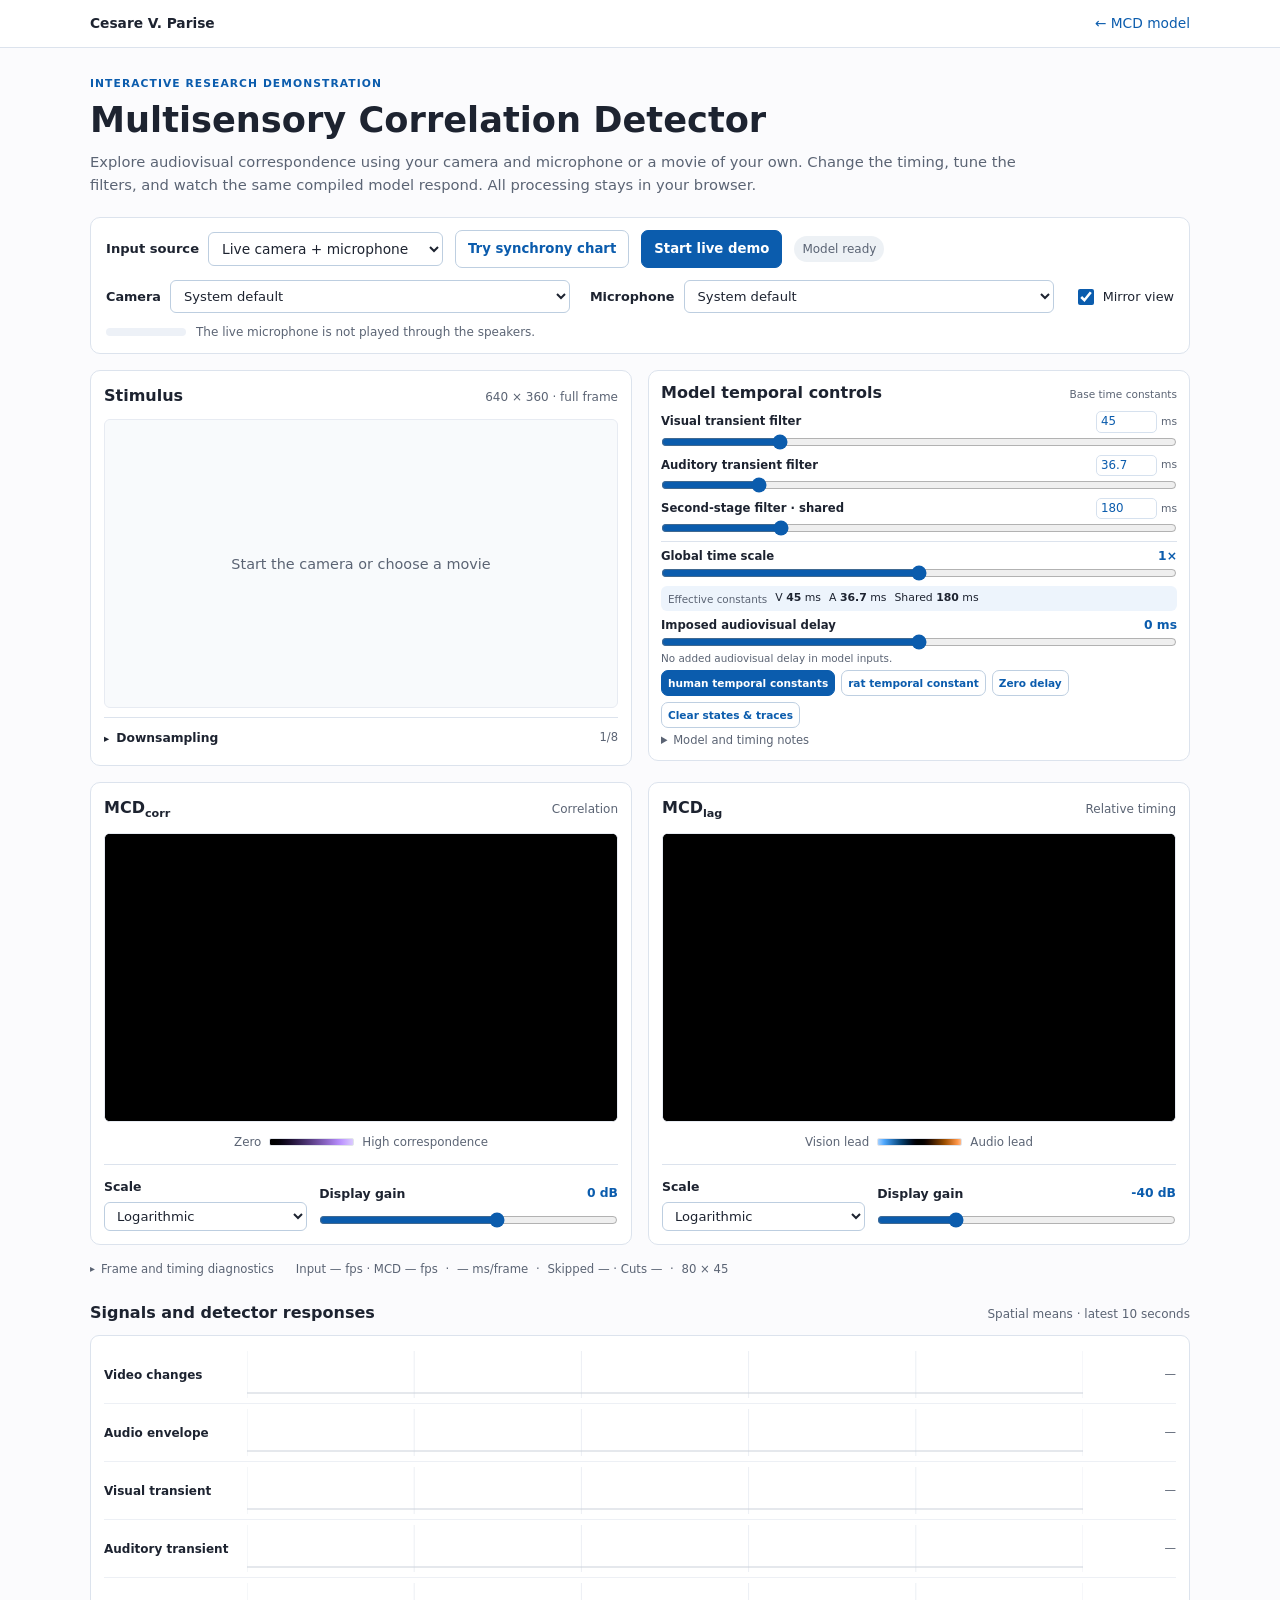
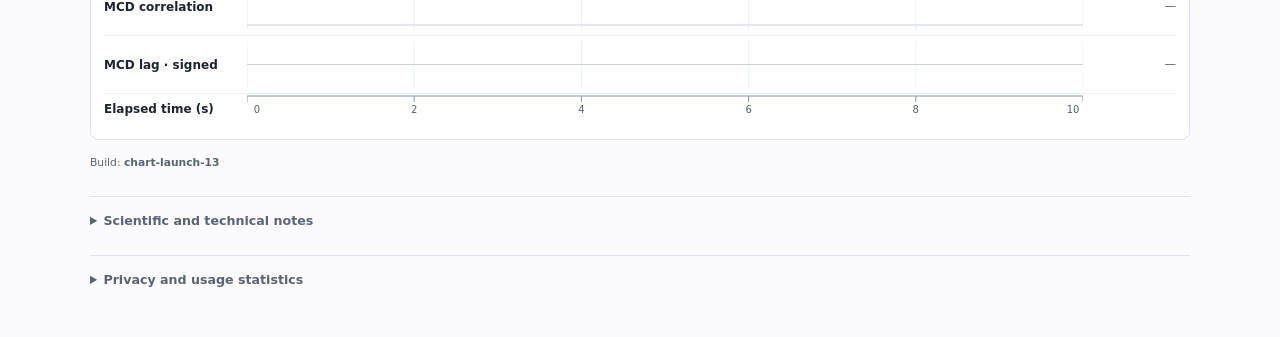
==== mcd-live/index.html @ 115b672d "Publish live MCD demo and audiovisual synchrony chart" ====
<!doctype html>
<html lang="en">
<head>
<meta charset="utf-8">
<meta name="viewport" content="width=device-width, initial-scale=1">
<title>Interactive MCD · Cesare V. Parise</title>
<link rel="icon" href="../favicon.ico">
<link rel="stylesheet" href="mcd-live.css?v=chart-launch-13">
</head>
<body>
<header class="site-header"><nav aria-label="Website"><a class="brand" href="../index.html#home">Cesare V. Parise</a><a href="../index.html#model">← MCD model</a></nav></header>
<main>
  <div class="page-heading"><p class="eyebrow">Interactive research demonstration</p><h1>Multisensory Correlation Detector</h1><p class="intro">Explore audiovisual correspondence using your camera and microphone or a movie of your own. Change the timing, tune the filters, and watch the same compiled model respond. All processing stays in your browser.</p></div>

  <section class="source-toolbar" aria-label="Input source and playback">
    <div class="source-main">
      <div class="input-choice"><label for="inputMode">Input source</label><select id="inputMode"><option value="live">Live camera + microphone</option><option value="movie">Movie with embedded audio</option></select></div>
      <button id="loadSynchronyChart" type="button" disabled title="Load the 20-second audiovisual synchrony chart; then press Start movie.">Try synchrony chart</button>
      <button id="toggleRun" class="primary" type="button" disabled aria-pressed="false">Start live demo</button>
      <span id="status" class="status" role="status" aria-live="polite">Loading model…</span>
    </div>
    <div id="liveControls" class="source-options">
      <div class="field"><label for="videoDevice">Camera</label><select id="videoDevice"><option value="">System default</option></select></div>
      <div class="field"><label for="audioDevice">Microphone</label><select id="audioDevice"><option value="">System default</option></select></div>
      <label class="check camera-mirror" id="mirrorLabel"><input id="mirror" type="checkbox" checked> Mirror view</label>
    </div>
    <div id="movieControls" class="source-options movie-options" hidden>
      <div class="field file-field"><label for="movieFile">Choose a local movie</label><input id="movieFile" type="file" accept="video/*,.mp4,.m4v,.mov,.webm"><span id="movieInfo" class="small">The file is not uploaded. Embedded audio is mixed to mono for the model.</span></div>
      <label class="check"><input id="loopMovie" type="checkbox" checked> Loop continuously</label>
      <label class="check"><input id="hearMovie" type="checkbox" checked> Hear movie audio</label>
    </div>
    <div class="audio-diagnostics"><div class="meter" role="meter" aria-label="Audio input level" aria-valuemin="0" aria-valuemax="100" aria-valuenow="0" id="audioMeter"><span id="audioBar"></span></div><span id="audioStatus" class="small" role="status">The live microphone is not played through the speakers.</span><span id="moviePosition" class="small"></span></div>
  </section>



  <div class="demo-grid" aria-label="Input, model parameters and output maps">
    <article class="panel input-panel">
      <div class="panel-heading"><h2>Stimulus</h2><span id="sourceSize" class="small">Full frame</span></div>
      <div class="stage source-stage" id="sourceStage">
        <video id="sourceVideo" playsinline muted preload="auto" aria-label="Video input"></video>
        <canvas id="playbackCanvas" hidden aria-label="Movie picture with the imposed audiovisual delay"></canvas>
        <canvas id="stillCanvas" hidden aria-hidden="true"></canvas>
        <div id="sourceHint" class="stage-hint">Start the camera or choose a movie</div>
      </div>
      <div id="movieTransport" class="movie-transport" hidden aria-label="Movie playback position">
        <div class="movie-controls-row">
          <button id="pauseMovie" type="button" disabled>Pause</button>
          <input id="movieSeek" type="range" min="0" max="1" step="0.01" value="0" disabled aria-label="Movie position" aria-valuetext="No movie loaded">
          <output id="movieSeekTime" for="movieSeek" aria-label="Current movie time and duration">0:00.0 / 0:00.0</output>
        </div>
      </div>
      <details id="downsamplingDetails" class="downsampling-details">
        <summary id="downsamplingSummary"><span>Downsampling</span><span id="downsamplingValue" class="downsampling-value">1/8</span></summary>
        <div id="downsamplingOptions" class="downsampling-options">
          <div class="source-video-controls" role="group" aria-label="Video processing controls">
            <div class="source-downsampling">
              <select id="downsample" aria-label="Downsampling factor" aria-describedby="geometryReadout">
                <option value="1">1× · no downsampling</option>
                <option value="2">1/2</option>
                <option value="4">1/4</option>
                <option value="8" selected>1/8 · recommended</option>
                <option value="16">1/16</option>
                <option value="32">1/32</option>
              </select>
            </div>
            <div id="movieCutControls" class="source-cut-control" hidden>
              <button id="suppressCuts" class="cut-toggle" type="button"
                      aria-label="Suppress video cuts" aria-pressed="true"
                      title="Suppress editing and loop-boundary cuts while preserving auditory filter states.">
                Suppress cuts: <span id="cutToggleState">On</span>
              </button>
            </div>
          </div>
          <p id="geometryReadout" class="source-processing-readout small">Full frame · original aspect ratio</p>
          <p id="resolutionWarning" class="source-processing-readout small warning" hidden></p>
        </div>
      </details>
    </article>

    <section class="panel model-panel" aria-labelledby="modelHeading">
      <div class="panel-heading"><h2 id="modelHeading">Model temporal controls</h2><span class="small">Base time constants</span></div>
      <div class="control"><div class="label-row"><label for="tauV">Visual transient filter</label><div class="number-unit"><input id="tauVNumber" type="number" min="1" max="200" step="0.1" value="45" aria-label="Visual time constant in milliseconds"><span>ms</span></div></div><input id="tauV" type="range" min="1" max="200" step="0.1" value="45"><div class="endpoints"><span>1 ms</span><span>200 ms</span></div></div>
      <div class="control"><div class="label-row"><label for="tauA">Auditory transient filter</label><div class="number-unit"><input id="tauANumber" type="number" min="1" max="200" step="0.1" value="36.7" aria-label="Auditory time constant in milliseconds"><span>ms</span></div></div><input id="tauA" type="range" min="1" max="200" step="0.1" value="36.7"><div class="endpoints"><span>1 ms</span><span>200 ms</span></div></div>
      <div class="control"><div class="label-row"><label for="tauLate">Second-stage filter · shared</label><div class="number-unit"><input id="tauLateNumber" type="number" min="1" max="800" step="1" value="180" aria-label="Shared second-stage time constant in milliseconds"><span>ms</span></div></div><input id="tauLate" type="range" min="1" max="800" step="1" value="180"><div class="endpoints"><span>1 ms</span><span>800 ms</span></div></div>
      <div class="control divided"><div class="label-row"><label for="timeScale">Global time scale</label><output id="readScale" for="timeScale">1×</output></div><input id="timeScale" type="range" min="-2" max="2" step="0.02" value="0"><div class="endpoints"><span>0.25× · faster</span><span>4× · slower</span></div></div>
      <div class="effective"><span>Effective constants</span><strong>V <b id="effectiveV">45</b> ms</strong><strong>A <b id="effectiveA">36.7</b> ms</strong><strong>Shared <b id="effectiveLate">180</b> ms</strong></div>
      <div class="control delay-control"><div class="label-row"><label for="avDelay">Imposed audiovisual delay</label><output id="readDelay" for="avDelay">0 ms</output></div><input id="avDelay" type="range" min="-600" max="600" step="10" value="0"><div class="endpoints"><span>−600 ms · vision leads</span><span>+600 ms · audio leads</span></div><p id="delayExplanation" class="small">No additional offset between the model inputs.</p></div>
      <div class="button-row" role="group" aria-label="Temporal presets and model reset">
        <button id="resetTuning" class="temporal-preset" type="button" aria-pressed="true" title="Visual 45 ms, auditory 36.7 ms, shared second stage 180 ms; global scale 1×.">human temporal constants</button>
        <button id="ratTuning" class="temporal-preset" type="button" aria-pressed="false" title="Visual 10 ms, auditory 10 ms, shared second stage 138 ms; global scale 1×.">rat temporal constant</button>
        <button id="zeroDelay" type="button">Zero delay</button><button id="resetState" type="button">Clear states &amp; traces</button>
      </div>
      <details class="model-note-details"><summary>Model and timing notes</summary><p class="small">In movie mode the slider changes both playback and model inputs: negative delays the sound, positive delays the picture. In live mode it changes the model inputs only; the microphone is not played through the speakers. Model states normally persist across movie loops; optional cut suppression re-establishes only visual states at cuts. Changing model/input settings restarts processing; display gains do not.</p></details>
      <p id="samplingWarning" class="small warning" hidden></p>
    </section>

    <article class="panel corr-panel">
      <div class="panel-heading"><h2>MCD<sub>corr</sub></h2><span class="small">Correlation</span></div>
      <div class="stage output-stage"><canvas id="correlationCanvas" aria-label="Correlation map: black at zero, increasing violet with activity"></canvas></div>
      <div class="legend"><span>Zero</span><span class="colour-bar correlation-bar" aria-hidden="true"></span><span>High correspondence</span></div>
      <div class="map-controls" role="group" aria-label="Correlation display settings">
        <div class="map-scale-field">
          <label for="scaleCorr">Scale</label>
          <select id="scaleCorr" aria-label="Correlation display scale"><option value="db" selected>Logarithmic</option><option value="linear">Linear</option></select>
        </div>
        <div class="map-gain-field">
          <div class="label-row"><label for="gainCorr">Display gain</label><output id="gainCorrValue" for="gainCorr">0 dB</output></div>
          <input id="gainCorr" type="range" min="-60" max="40" step="1" value="0" aria-label="Correlation display gain">
        </div>
      </div>
    </article>
    <article class="panel lag-panel">
      <div class="panel-heading"><h2>MCD<sub>lag</sub></h2><span class="small">Relative timing</span></div>
      <div class="stage output-stage"><canvas id="lagCanvas" aria-label="Signed lag map: blue vision leads, black zero, orange audio leads"></canvas></div>
      <div class="legend"><span>Vision lead</span><span class="colour-bar lag-bar" aria-hidden="true"></span><span>Audio lead</span></div>
      <div class="map-controls" role="group" aria-label="Lag display settings">
        <div class="map-scale-field">
          <label for="scaleLag">Scale</label>
          <select id="scaleLag" aria-label="Lag display scale"><option value="db" selected>Logarithmic</option><option value="linear">Linear</option></select>
        </div>
        <div class="map-gain-field">
          <div class="label-row"><label for="gainLag">Display gain</label><output id="gainLagValue" for="gainLag">-40 dB</output></div>
          <input id="gainLag" type="range" min="-60" max="20" step="1" value="-40" aria-label="Lag display gain">
        </div>
      </div>
    </article>
  </div>

  <details class="performance-detail">
    <summary class="performance-summary">
      <span class="performance-heading">Frame and timing diagnostics</span>
      <span class="performance-strip" id="performance" aria-live="off">
        <span id="fpsReadout">Input — fps · MCD — fps</span>
        <span id="computeReadout">— ms/frame</span>
        <span id="skipReadout">Skipped — · Cuts —</span>
        <span id="resolution" aria-label="Processing resolution">— × —</span>
      </span>
    </summary>
    <p id="performanceDetail" class="small">Counters appear after starting. Browser counters cannot reveal losses inside camera hardware or its driver.</p>
    <p id="cutStatus" class="small" role="status">No cuts detected in this run.</p>
  </details>

  <section class="traces-section" aria-labelledby="tracesHeading"><div class="section-heading"><h2 id="tracesHeading">Signals and detector responses</h2><span class="small">Spatial means · latest 10 seconds</span></div><div class="trace-list">
    <div class="trace-row"><span class="trace-label">Video changes</span><canvas id="trace0" aria-label="Visual change over time"></canvas><output id="traceValue0">—</output></div>
    <div class="trace-row"><span class="trace-label">Audio envelope</span><canvas id="trace1" aria-label="Mono auditory RMS envelope"></canvas><output id="traceValue1">—</output></div>
    <div class="trace-row"><span class="trace-label">Visual transient</span><canvas id="trace2" aria-label="Spatial mean visual transient"></canvas><output id="traceValue2">—</output></div>
    <div class="trace-row"><span class="trace-label">Auditory transient</span><canvas id="trace3" aria-label="Auditory transient"></canvas><output id="traceValue3">—</output></div>
    <div class="trace-row"><span class="trace-label">MCD correlation</span><canvas id="trace4" aria-label="Spatial mean correlation response"></canvas><output id="traceValue4">—</output></div>
    <div class="trace-row"><span class="trace-label">MCD lag · signed</span><canvas id="trace5" aria-label="Spatial mean signed lag response"></canvas><output id="traceValue5">—</output></div>
    <div class="trace-row axis-row"><span class="trace-label">Elapsed time (s)</span><canvas id="timeAxis" aria-label="Elapsed time in seconds"></canvas><span></span></div>
  </div></section>

  <p class="build-label">Build: <strong>chart-launch-13</strong></p>
  <details class="technical-notes"><summary>Scientific and technical notes</summary><div>
    <p>The numerical engine is compiled C running as WebAssembly (SIMD where supported), implementing the continuous-time biphasic filters, unsigned transient energy, delayed multiplicative interactions, and correlation/lag outputs from the supplied <code>MCDq.m</code>. The default human temporal constants are 45 ms (visual), 36.7 ms (auditory), and 180 ms for both second-stage filters. The rat preset uses 10 ms (visual), 10 ms (auditory), and 138 ms for both second-stage filters. Each preset restores global scaling to 1× and clears filter states and traces without changing the imposed audiovisual delay or display settings.</p>
    <p>For negative imposed delays the auditory input is delayed; for positive delays the visual input is delayed. Brief signal histories implement this experimental manipulation. Video delays use available frame timestamps, so a 10 ms slider step does not imply 10 ms video resolution. Live camera/microphone acquisition offsets are not calibrated. Recorded-file timing uses the movie timestamps and a decoded mono envelope. Movie playback uses the same relative offset: a causal audio delay for negative settings and buffered video frames for positive settings. Device output latency is not calibrated.</p>
    <p>When editing-cut suppression is enabled, automatically detected scene cuts and movie loop boundaries re-establish the visual baseline while retaining auditory filter states. Disabling it preserves all states. Manual seeking starts a new analysis segment and clears both sensory histories; ordinary detected cuts reset only the visual pathway. Automatic cut detection is heuristic and uses a fixed balanced sensitivity. The bipolar lag map represents signed detector output, not an estimated delay in milliseconds. Logarithmic display is <code>20 log10(1 + magnitude/reference)</code>, a soft-log visual convention, not sound pressure level. Output colour and gain affect display only.</p>
    <p>Linear filter cascades are advanced analytically for the actual sample interval; Gauss–Legendre quadrature integrates the nonlinear transient drive into the second-stage filters. Captured frames are processed in order. If processing falls substantially behind or input is interrupted, both pathways are explicitly re-primed at the current sample rather than pretending that missing frames were observed. Such resynchronisations are counted in the timing diagnostics and leave gaps in the traces. Detected editing cuts still re-establish only the visual baseline.</p>
    <p>Very short effective constants cannot recover temporal detail absent from the camera frames. Increase spatial downsampling if the processing counters show skipped updates. This interactive demonstration is not a calibrated psychophysical experiment.</p>
    <p><a href="https://elifesciences.org/articles/106122" target="_blank" rel="noopener noreferrer">Population-model paper</a> · <a href="reference/MCDq.m">MATLAB reference</a> · <a href="README_DEVELOPER.md">Implementation notes</a></p>
  </div></details>
  <details class="technical-notes"><summary>Privacy and usage statistics</summary><div>
    <p>Your webcam images, microphone audio and movie files are processed on your device. They are not uploaded.</p>
    <p>On the published site, Cloudflare Web Analytics records page traffic. When enabled, a separate counter records whether this page successfully ran the model, which input modes were used, and whether it completed 30 seconds of active, visible processing. It uses a temporary random page token, not a name or a persistent visitor identifier. No recordings, filenames, model values or device labels are sent.</p>
    <p>Local previews are excluded. The usage counter does not use cookies or browser storage and does not write IP addresses or browser identifiers to its database. Cloudflare still handles ordinary network metadata to deliver these services. Reloading the page starts a new session; these counts do not identify unique people.</p>
  </div></details>
</main>
<noscript><p>This interactive demo requires JavaScript and WebAssembly.</p></noscript>
<script type="module" src="mcd-live.js?v=chart-launch-13"></script>
</body>
</html>
---- mcd-live/mcd-live.css ----
:root{--ink:#1d2330;--muted:#5b6474;--accent:#0b5cad;--bg:#fbfbfd;--line:#dce3ed;--soft:#edf4fc;--source-ratio:16/9;--map-ratio:16/9}
*{box-sizing:border-box}body{margin:0;background:var(--bg);color:var(--ink);font:15px/1.55 system-ui,-apple-system,"Segoe UI",sans-serif}a{color:var(--accent);text-underline-offset:3px}button,input,select{font:inherit}button,select,input[type=range]{cursor:pointer}button{border:1px solid #becfe1;border-radius:7px;background:#fff;color:var(--accent);padding:8px 12px;font-size:.83rem;font-weight:600}button:hover{background:var(--soft)}button:disabled{cursor:default;opacity:.5}button.primary{background:var(--accent);border-color:var(--accent);color:white}button[data-running=true]{background:#fff;color:#a43131;border-color:#c37c7c}button:focus-visible,a:focus-visible,summary:focus-visible,input:focus-visible,select:focus-visible{outline:3px solid #8db9e7;outline-offset:3px}input[type=range]{width:100%;display:block;accent-color:var(--accent);margin:4px 0 0}input[type=checkbox]{accent-color:var(--accent);width:16px;height:16px;flex:0 0 16px}select{border:1px solid #bdcee0;background:white;border-radius:6px;color:var(--ink);padding:7px 9px;max-width:100%;min-width:0}input[type=file]{font-size:.83rem;max-width:100%;min-width:0}input[type=file]::file-selector-button{border:1px solid #bdcee0;background:#fff;border-radius:6px;color:var(--accent);padding:7px 9px;cursor:pointer;margin-right:10px}input[type=number]{width:70px;min-width:0;border:1px solid #d6e1ee;padding:3px 5px;border-radius:5px;color:var(--accent);font-variant-numeric:tabular-nums;font-size:.8rem}
[hidden]{display:none!important}.site-header{background:white;border-bottom:1px solid var(--line)}.site-header nav{max-width:1140px;margin:auto;padding:13px 20px;display:flex;justify-content:space-between;gap:12px}.site-header a{text-decoration:none;font-size:.86rem}.site-header .brand{color:var(--ink);font-weight:700}main{max-width:1140px;margin:auto;padding:28px 20px 48px}.eyebrow{font-size:.67rem;font-weight:700;letter-spacing:.1em;text-transform:uppercase;color:var(--accent);margin:0 0 6px}h1{font-size:clamp(1.6rem,3.5vw,2.2rem);line-height:1.2;margin:0 0 10px}h2{font-size:1rem;margin:0}h3{font-size:.9rem;margin:0 0 12px}p{margin:0 0 10px}.intro{color:var(--muted);max-width:100ch;font-size:.92rem}.small{font-size:.75rem;color:var(--muted);line-height:1.5}.warning{color:#965023}.source-toolbar{border:1px solid var(--line);border-radius:10px;background:#fff;padding:12px 15px;margin:20px 0 16px}.source-main{display:flex;align-items:center;gap:12px;flex-wrap:wrap}.input-choice{display:flex;align-items:center;gap:9px}.input-choice label{font-size:.82rem;font-weight:600}.source-main select{font-size:.86rem}.status{font-size:.75rem;padding:4px 8px;border-radius:20px;background:#edf1f5;color:var(--muted)}.status[data-kind=live]{background:#e6f4eb;color:#276f49}.status[data-kind=error]{background:#fdecec;color:#9e3636}.status[data-kind=warning]{background:#fff3df;color:#8d5824}.source-options{display:flex;gap:12px 20px;align-items:center;flex-wrap:wrap;margin-top:12px}.field{display:flex;align-items:center;gap:9px;flex:1 1 300px;min-width:0}.field label{font-size:.8rem;font-weight:600;flex-shrink:0}.field select{flex:1;width:0;font-size:.82rem}.file-field{flex-wrap:wrap;flex-basis:390px}.file-field .small{flex-basis:100%}.check{display:flex;gap:6px;align-items:center;font-size:.8rem;line-height:1.4;margin:8px 0;font-weight:400}.movie-options .check{margin:4px 0}.audio-diagnostics{display:flex;align-items:center;gap:10px;margin-top:10px;flex-wrap:wrap}.meter{height:8px;width:80px;flex:0 0 80px;border-radius:5px;background:#edf1f7;overflow:hidden}.meter span{height:100%;display:block;background:#4489bd;width:0;transition:width .1s}#audioStatus[data-warning=true]{color:#965023}#moviePosition{margin-left:auto;font-variant-numeric:tabular-nums}
.demo-grid{display:grid;grid-template-columns:repeat(2,minmax(0,1fr));grid-template-areas:"input model" "corr lag";gap:16px;align-items:stretch}.panel{background:#fff;border:1px solid var(--line);border-radius:10px;padding:13px;min-width:0;overflow:hidden}.input-panel{grid-area:input}.model-panel{grid-area:model}.corr-panel{grid-area:corr}.lag-panel{grid-area:lag}.panel-heading{display:flex;align-items:baseline;justify-content:space-between;gap:8px;margin-bottom:10px;flex-wrap:wrap}.panel-heading sub{font-size:.7em}.stage{position:relative;width:100%;overflow:hidden;border-radius:6px;border:1px solid #e7ebf2;background:#fff}.source-stage{aspect-ratio:var(--source-ratio);max-height:570px;background:#f8fafc}.output-stage{aspect-ratio:var(--map-ratio);max-height:570px;background:#000}.stage video,.stage canvas{display:block;width:100%;height:100%;object-fit:contain}#sourceVideo,#stillCanvas{position:absolute;inset:0}.stage-hint{position:absolute;inset:0;display:grid;place-items:center;text-align:center;padding:20px;color:var(--muted);font-size:.9rem}.caption{font-size:.75rem;line-height:1.5;color:var(--muted);margin:10px 0 0}.legend{display:flex;align-items:center;justify-content:center;gap:8px;margin-top:11px;font-size:.74rem;color:var(--muted)}.colour-bar{width:85px;height:8px;border:1px solid #e1e4ea;border-radius:2px}.correlation-bar{background:linear-gradient(90deg,#000,#24dbc5)}.lag-bar{background:linear-gradient(90deg,#72c3ff,#000,#ffb176)}.control{margin:0 0 9px}.label-row{display:flex;align-items:center;justify-content:space-between;gap:8px;font-size:.79rem}.label-row label{font-weight:600}.label-row output{color:var(--accent);white-space:nowrap;font-size:.77rem;font-weight:650;font-variant-numeric:tabular-nums}.number-unit{display:flex;align-items:center;gap:4px;color:var(--muted);font-size:.75rem}.endpoints{display:flex;justify-content:space-between;font-size:.64rem;color:var(--muted);margin-top:3px}.divided{border-top:1px solid var(--line);padding-top:10px;margin-top:12px}.effective{display:flex;align-items:center;gap:6px 12px;flex-wrap:wrap;background:var(--soft);border-radius:6px;padding:8px 10px;margin:11px 0;font-size:.75rem}.effective>span{color:var(--muted);font-size:.7rem}.effective strong{font-weight:500;white-space:nowrap}.effective b{font-weight:700}.delay-control p{font-size:.69rem;margin-top:5px}.button-row{display:flex;gap:6px;flex-wrap:wrap}.button-row button{padding:6px 9px;font-size:.72rem}.model-note{margin:10px 0 0;font-size:.69rem}.model-panel #samplingWarning{margin:8px 0 0}/* Compact metrics row; the native disclosure remains keyboard-accessible. */
.performance-detail{margin:10px 0 8px;font-size:.73rem;color:var(--muted)}
.performance-summary{display:flex;flex-wrap:wrap;align-items:center;gap:4px 22px;min-height:28px;cursor:pointer;list-style:none}
.performance-summary::-webkit-details-marker{display:none}
.performance-heading{display:inline-flex;align-items:center;gap:6px;flex:0 0 auto;white-space:nowrap}
.performance-heading::before{content:"▸";font-size:.85em}
.performance-detail[open] .performance-heading::before{content:"▾"}
.performance-strip{display:inline-flex;flex-wrap:wrap;align-items:center;gap:3px 0;min-width:0;max-width:100%;color:var(--muted);font-variant-numeric:tabular-nums}
.performance-strip>span{white-space:nowrap}
.performance-strip>span+span::before{content:" · ";white-space:pre;color:var(--muted);margin-inline:4px}
.performance-strip[data-warning=true]{color:#925125}
.performance-detail p{margin:6px 0}
.gain-control{margin-top:12px}.section-heading{display:flex;justify-content:space-between;align-items:baseline;gap:10px;flex-wrap:wrap;margin:18px 0 10px}.trace-list{background:#fff;border:1px solid var(--line);border-radius:9px;padding:10px 13px}.trace-row{display:grid;grid-template-columns:133px minmax(0,1fr) 83px;gap:10px;align-items:center;border-bottom:1px solid #edf0f5;padding:5px 0}.trace-label{font-size:.75rem;font-weight:600}.trace-row canvas{width:100%;height:47px;display:block}.trace-row output{font-size:.72rem;text-align:right;color:var(--muted);font-variant-numeric:tabular-nums}.axis-row{border:0;padding-top:0}.axis-row canvas{height:30px}.trace-note{margin-top:9px;font-size:.7rem}.technical-notes{border-top:1px solid var(--line);margin-top:24px;padding-top:14px;color:var(--muted);font-size:.79rem}.technical-notes summary{cursor:pointer;font-weight:600}.technical-notes>div{padding-top:12px;max-width:105ch}code{font-size:.9em;overflow-wrap:anywhere}
@media(max-width:860px){.model-panel{padding:11px}.demo-grid{gap:10px}.label-row{font-size:.75rem}.button-row button{font-size:.67rem}.effective{gap:4px 8px}.trace-row{grid-template-columns:115px minmax(0,1fr) 75px;gap:6px}}
@media(max-width:640px){main{padding:20px 12px 35px}.site-header nav{padding:11px 12px}.demo-grid{grid-template-columns:minmax(0,1fr);grid-template-areas:"input" "model" "corr" "lag"}.source-toolbar{padding:12px}.input-choice{flex:1 1 100%;flex-wrap:wrap}.input-choice select{flex:1}.source-options{gap:9px}.field{flex-basis:100%}.panel{padding:11px}.source-stage,.output-stage{max-height:510px}.model-panel{padding:14px}.trace-list{padding:8px}.trace-row{grid-template-columns:91px minmax(0,1fr);gap:5px}.trace-label{font-size:.65rem}.trace-row output{display:none}.trace-row canvas{height:44px}.axis-row canvas{height:28px}.performance-detail{font-size:.67rem}.performance-summary{column-gap:14px}.performance-strip{gap:3px 0}.small{font-size:.72rem}.section-heading h2{font-size:.95rem}.section-heading .small{font-size:.68rem}.file-field input{width:100%}}
@media(prefers-reduced-motion:reduce){*{transition:none!important}}

/* V2.1: make the model controls usable beside an uncropped 16:9 video. */
@media (min-width:641px) {
  .model-panel {padding:10px 12px;align-self:start;}
  .model-panel .panel-heading {margin-bottom:5px;}
  .model-panel .panel-heading .small {font-size:.66rem;}
  .model-panel .control {margin:0 0 5px;}
  .model-panel .control input[type="range"] {margin-top:1px;}
  .model-panel .label-row {font-size:.73rem;line-height:1.3;}
  .model-panel .endpoints {display:none;}
  .model-panel input[type="number"] {padding:2px 4px;font-size:.74rem;width:61px;}
  .model-panel .number-unit {font-size:.67rem;}
  .model-panel .divided {border-top:1px solid var(--line);margin-top:5px;padding-top:6px;}
  .model-panel .effective {font-size:.68rem;margin:4px 0 6px;padding:4px 7px;gap:3px 8px;}
  .model-panel .effective>span {font-size:.65rem;}
  .model-panel .delay-control p {margin:2px 0 0;font-size:.65rem;line-height:1.2;}
  .model-panel .button-row button {font-size:.66rem;padding:4px 6px;}
  .model-panel .model-note-details {margin:4px 0 0;}
}
.model-note-details {color:var(--muted);font-size:.72rem;margin:8px 0 0;}
.model-note-details summary {cursor:pointer;}
.model-note-details p {margin:4px 0 0;}

/* One-row movie transport: Pause / position slider / elapsed and total time. */
.movie-transport{margin-top:10px;padding-top:9px;border-top:1px solid var(--line)}
.movie-controls-row{display:grid;grid-template-columns:auto minmax(0,1fr) auto;align-items:center;gap:8px;min-width:0}
.movie-controls-row button{font-size:.73rem;padding:4px 9px;min-height:30px;min-width:61px;white-space:nowrap}
.movie-controls-row output{font-size:.73rem;color:var(--muted);font-variant-numeric:tabular-nums;white-space:nowrap}
#movieSeek{display:block;width:100%;min-width:0;min-height:28px;margin:0;cursor:ew-resize;touch-action:pan-y}
#cutStatus{font-variant-numeric:tabular-nums;color:var(--accent)}
@media(max-width:380px){.movie-controls-row{gap:6px}.movie-controls-row button{font-size:.68rem;padding-inline:6px;min-width:55px}.movie-controls-row output{font-size:.65rem}}

.build-label{font-size:.67rem;color:var(--muted);margin-top:15px;}

/* Independent display controls, placed below each output map. */
.map-controls{display:grid;grid-template-columns:minmax(120px,.8fr) minmax(0,1.2fr);gap:18px;align-items:center;margin-top:13px;padding-top:12px;border-top:1px solid var(--line)}
.map-scale-field,.map-gain-field{min-width:0}
.map-scale-field>label{display:block;font-size:.78rem;font-weight:600;margin-bottom:5px}
.map-scale-field>select{width:100%;font-size:.82rem;padding:5px 8px}
.map-gain-field .label-row{font-size:.78rem}
.map-gain-field input[type=range]{min-height:22px}
.camera-mirror{margin:0}
@media(max-width:860px) and (min-width:641px){.map-controls{gap:10px;grid-template-columns:minmax(108px,.8fr) minmax(0,1.2fr)}.map-gain-field .label-row{font-size:.73rem}}
@media(max-width:420px){.map-controls{gap:12px;grid-template-columns:minmax(110px,.85fr) minmax(0,1.15fr)}.map-gain-field .label-row{font-size:.72rem}.map-gain-field .label-row output{font-size:.72rem}}


/* Input-only controls directly below the source video / movie scrubber. */
.source-video-controls {
  display: flex;
  flex-wrap: wrap;
  align-items: flex-end;
  gap: 10px 12px;
  margin-top: 11px;
  padding-top: 10px;
  border-top: 1px solid var(--line);
}
.source-downsampling { flex: 1 1 165px; min-width: 0; }
.source-downsampling label {
  display: block;
  margin-bottom: 5px;
  font-size: .77rem;
  font-weight: 600;
}
.source-downsampling select {
  width: 100%;
  min-height: 35px;
  padding: 6px 8px;
  font-size: .79rem;
}
.source-cut-control { flex: 0 0 auto; max-width: 100%; }
.cut-toggle {
  min-height: 35px;
  padding: 6px 11px;
  font-size: .78rem;
  white-space: nowrap;
}
.cut-toggle[aria-pressed="true"] {
  color: var(--accent);
  border-color: var(--accent);
  background: var(--soft);
}
.cut-toggle[aria-pressed="false"] {
  color: var(--muted);
  border-color: #bdcee0;
  background: #fff;
}
.source-processing-readout { margin: 7px 0 0; font-size: .7rem; }
@media (max-width: 380px) {
  .source-video-controls { gap: 8px; }
  .source-downsampling { flex-basis: 140px; }
  .cut-toggle { padding-inline: 8px; font-size: .73rem; }
  .source-downsampling select { font-size: .75rem; }
}

/* Display-only palette choices; all maps start at exact black. */
.output-stage canvas {background:#000;}
.map-controls {
  grid-template-columns:minmax(0,1.15fr) minmax(0,1fr);
  gap:10px 14px;
  align-items:end;
}
.map-palette-field {min-width:0;}
.map-palette-field>label {display:block;font-size:.78rem;font-weight:600;margin-bottom:5px;}
.map-palette-field>select {width:100%;font-size:.82rem;padding:5px 8px;}
.map-scale-field {min-width:0;}
.map-gain-field {grid-column:1/-1;}
.map-gain-field input[type=range] {margin-top:5px;}
@media(min-width:1050px) {
  .map-controls {grid-template-columns:minmax(0,1.05fr) minmax(0,1fr) minmax(0,1.3fr);gap:12px;}
  .map-gain-field {grid-column:auto;}
}

/* The delayed canvas overlays (but never stops decoding) the source movie. */
#playbackCanvas {position:absolute;inset:0;z-index:1;pointer-events:none;background:#000;}
#stillCanvas {z-index:2;}
.stage-hint {z-index:3;}

/* Fixed final palettes: only scale and gain controls below each map. */
.map-controls { grid-template-columns: minmax(110px, 0.85fr) minmax(130px, 1.25fr); }
@media (max-width: 380px) { .map-controls { grid-template-columns: minmax(0, 1fr); } }

/* Compact input controls: closed until Downsampling is activated. */
.downsampling-details {
  margin-top: 9px;
  padding-top: 6px;
  border-top: 1px solid var(--line);
}
.downsampling-details > summary {
  display: flex;
  align-items: center;
  gap: 7px;
  min-height: 28px;
  cursor: pointer;
  list-style: none;
  font-size: .77rem;
  font-weight: 600;
}
.downsampling-details > summary::-webkit-details-marker { display: none; }
.downsampling-details > summary::before { content: "▸"; font-size: .85em; }
.downsampling-details[open] > summary::before { content: "▾"; }
.downsampling-details > summary:focus-visible {
  outline: 2px solid var(--accent);
  outline-offset: 3px;
  border-radius: 3px;
}
.downsampling-value {
  margin-left: auto;
  color: var(--muted);
  font-size: .72rem;
  font-weight: 400;
  font-variant-numeric: tabular-nums;
  white-space: nowrap;
}
.downsampling-options .source-video-controls {
  margin-top: 0;
  padding-top: 6px;
  border-top: 0;
}

/* Temporal preset selection; exact values and 1× scale determine the active button. */
.model-panel .temporal-preset { white-space: nowrap; }
.model-panel .temporal-preset[aria-pressed="true"] {
  background: var(--accent);
  border-color: var(--accent);
  color: #fff;
}
.model-panel .temporal-preset[aria-pressed="true"]:hover { background: #084781; }
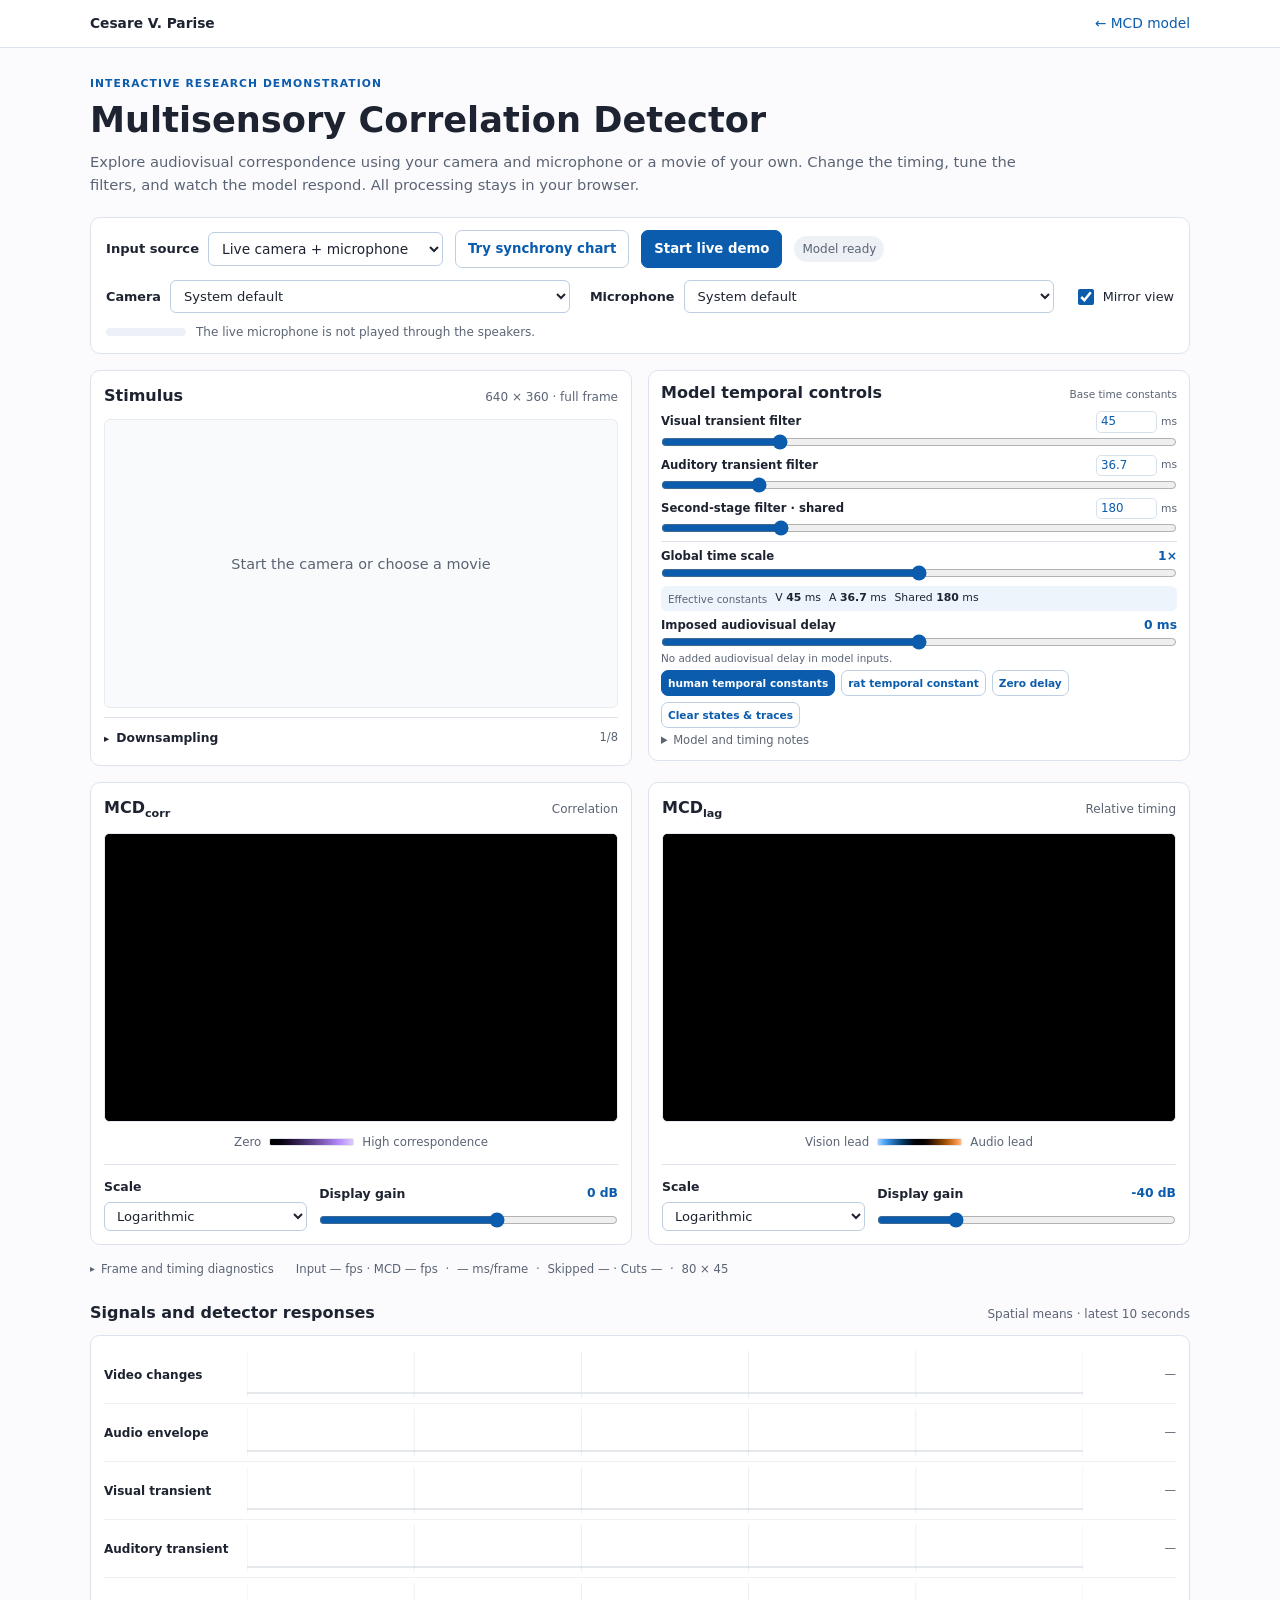
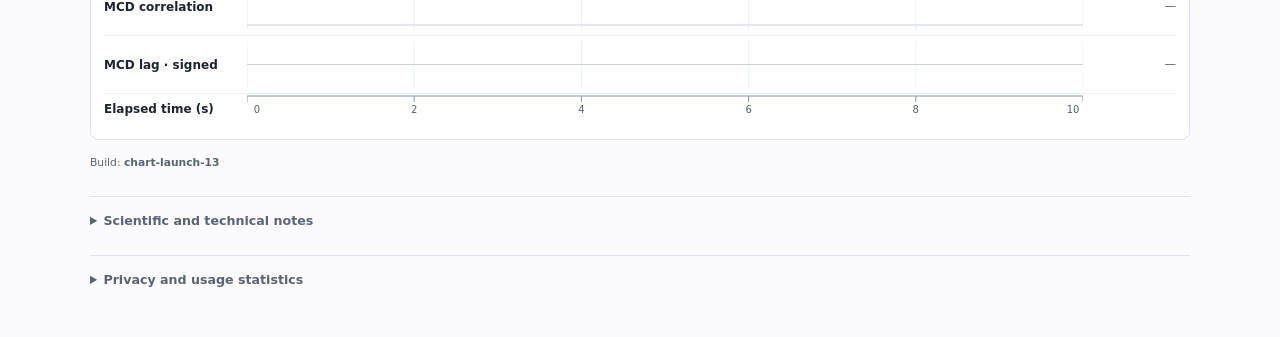
==== commit 3cf5287b: "Edited text and notes" ====
--- a/mcd-live/index.html
+++ b/mcd-live/index.html
@@ -10,7 +10,7 @@
 <body>
 <header class="site-header"><nav aria-label="Website"><a class="brand" href="../index.html#home">Cesare V. Parise</a><a href="../index.html#model">← MCD model</a></nav></header>
 <main>
-  <div class="page-heading"><p class="eyebrow">Interactive research demonstration</p><h1>Multisensory Correlation Detector</h1><p class="intro">Explore audiovisual correspondence using your camera and microphone or a movie of your own. Change the timing, tune the filters, and watch the same compiled model respond. All processing stays in your browser.</p></div>
+  <div class="page-heading"><p class="eyebrow">Interactive research demonstration</p><h1>Multisensory Correlation Detector</h1><p class="intro">Explore audiovisual correspondence using your camera and microphone or a movie of your own. Change the timing, tune the filters, and watch the model respond. All processing stays in your browser.</p></div>
 
   <section class="source-toolbar" aria-label="Input source and playback">
     <div class="source-main">
@@ -153,17 +153,17 @@
 
   <p class="build-label">Build: <strong>chart-launch-13</strong></p>
   <details class="technical-notes"><summary>Scientific and technical notes</summary><div>
-    <p>The numerical engine is compiled C running as WebAssembly (SIMD where supported), implementing the continuous-time biphasic filters, unsigned transient energy, delayed multiplicative interactions, and correlation/lag outputs from the supplied <code>MCDq.m</code>. The default human temporal constants are 45 ms (visual), 36.7 ms (auditory), and 180 ms for both second-stage filters. The rat preset uses 10 ms (visual), 10 ms (auditory), and 138 ms for both second-stage filters. Each preset restores global scaling to 1× and clears filter states and traces without changing the imposed audiovisual delay or display settings.</p>
+    <p>The numerical engine is written in C and compiled to WebAssembly, with SIMD acceleration where supported. It follows the implementation in <code>MCDq.m</code>, including biphasic temporal filters, unsigned transient energy, and delayed multiplicative interactions. It produces two numerical outputs: a correlation response that reflects the strength of audiovisual temporal correspondence, and a signed lag response that reflects the direction of the temporal offset between the signals. The default human temporal constants are 45 ms (visual), 36.7 ms (auditory), and 180 ms for both second-stage filters. The rat preset uses 10 ms (visual), 10 ms (auditory), and 138 ms for both second-stage filters. Each preset restores global scaling to 1× and clears filter states and traces without changing the imposed audiovisual delay or display settings.</p>
     <p>For negative imposed delays the auditory input is delayed; for positive delays the visual input is delayed. Brief signal histories implement this experimental manipulation. Video delays use available frame timestamps, so a 10 ms slider step does not imply 10 ms video resolution. Live camera/microphone acquisition offsets are not calibrated. Recorded-file timing uses the movie timestamps and a decoded mono envelope. Movie playback uses the same relative offset: a causal audio delay for negative settings and buffered video frames for positive settings. Device output latency is not calibrated.</p>
     <p>When editing-cut suppression is enabled, automatically detected scene cuts and movie loop boundaries re-establish the visual baseline while retaining auditory filter states. Disabling it preserves all states. Manual seeking starts a new analysis segment and clears both sensory histories; ordinary detected cuts reset only the visual pathway. Automatic cut detection is heuristic and uses a fixed balanced sensitivity. The bipolar lag map represents signed detector output, not an estimated delay in milliseconds. Logarithmic display is <code>20 log10(1 + magnitude/reference)</code>, a soft-log visual convention, not sound pressure level. Output colour and gain affect display only.</p>
     <p>Linear filter cascades are advanced analytically for the actual sample interval; Gauss–Legendre quadrature integrates the nonlinear transient drive into the second-stage filters. Captured frames are processed in order. If processing falls substantially behind or input is interrupted, both pathways are explicitly re-primed at the current sample rather than pretending that missing frames were observed. Such resynchronisations are counted in the timing diagnostics and leave gaps in the traces. Detected editing cuts still re-establish only the visual baseline.</p>
-    <p>Very short effective constants cannot recover temporal detail absent from the camera frames. Increase spatial downsampling if the processing counters show skipped updates. This interactive demonstration is not a calibrated psychophysical experiment.</p>
+    <p>Very short effective constants cannot recover temporal detail absent from the camera frames. Increase spatial downsampling if the processing counters show skipped updates. This interactive demonstration is NOT a calibrated psychophysical experiment.</p>
     <p><a href="https://elifesciences.org/articles/106122" target="_blank" rel="noopener noreferrer">Population-model paper</a> · <a href="reference/MCDq.m">MATLAB reference</a> · <a href="README_DEVELOPER.md">Implementation notes</a></p>
   </div></details>
   <details class="technical-notes"><summary>Privacy and usage statistics</summary><div>
     <p>Your webcam images, microphone audio and movie files are processed on your device. They are not uploaded.</p>
     <p>On the published site, Cloudflare Web Analytics records page traffic. When enabled, a separate counter records whether this page successfully ran the model, which input modes were used, and whether it completed 30 seconds of active, visible processing. It uses a temporary random page token, not a name or a persistent visitor identifier. No recordings, filenames, model values or device labels are sent.</p>
-    <p>Local previews are excluded. The usage counter does not use cookies or browser storage and does not write IP addresses or browser identifiers to its database. Cloudflare still handles ordinary network metadata to deliver these services. Reloading the page starts a new session; these counts do not identify unique people.</p>
+    <p>Local previews are excluded. The usage counter does not use cookies or browser storage and does not write IP addresses or browser identifiers to its database. Cloudflare still handles ordinary network metadata to deliver these services.</p>
   </div></details>
 </main>
 <noscript><p>This interactive demo requires JavaScript and WebAssembly.</p></noscript>
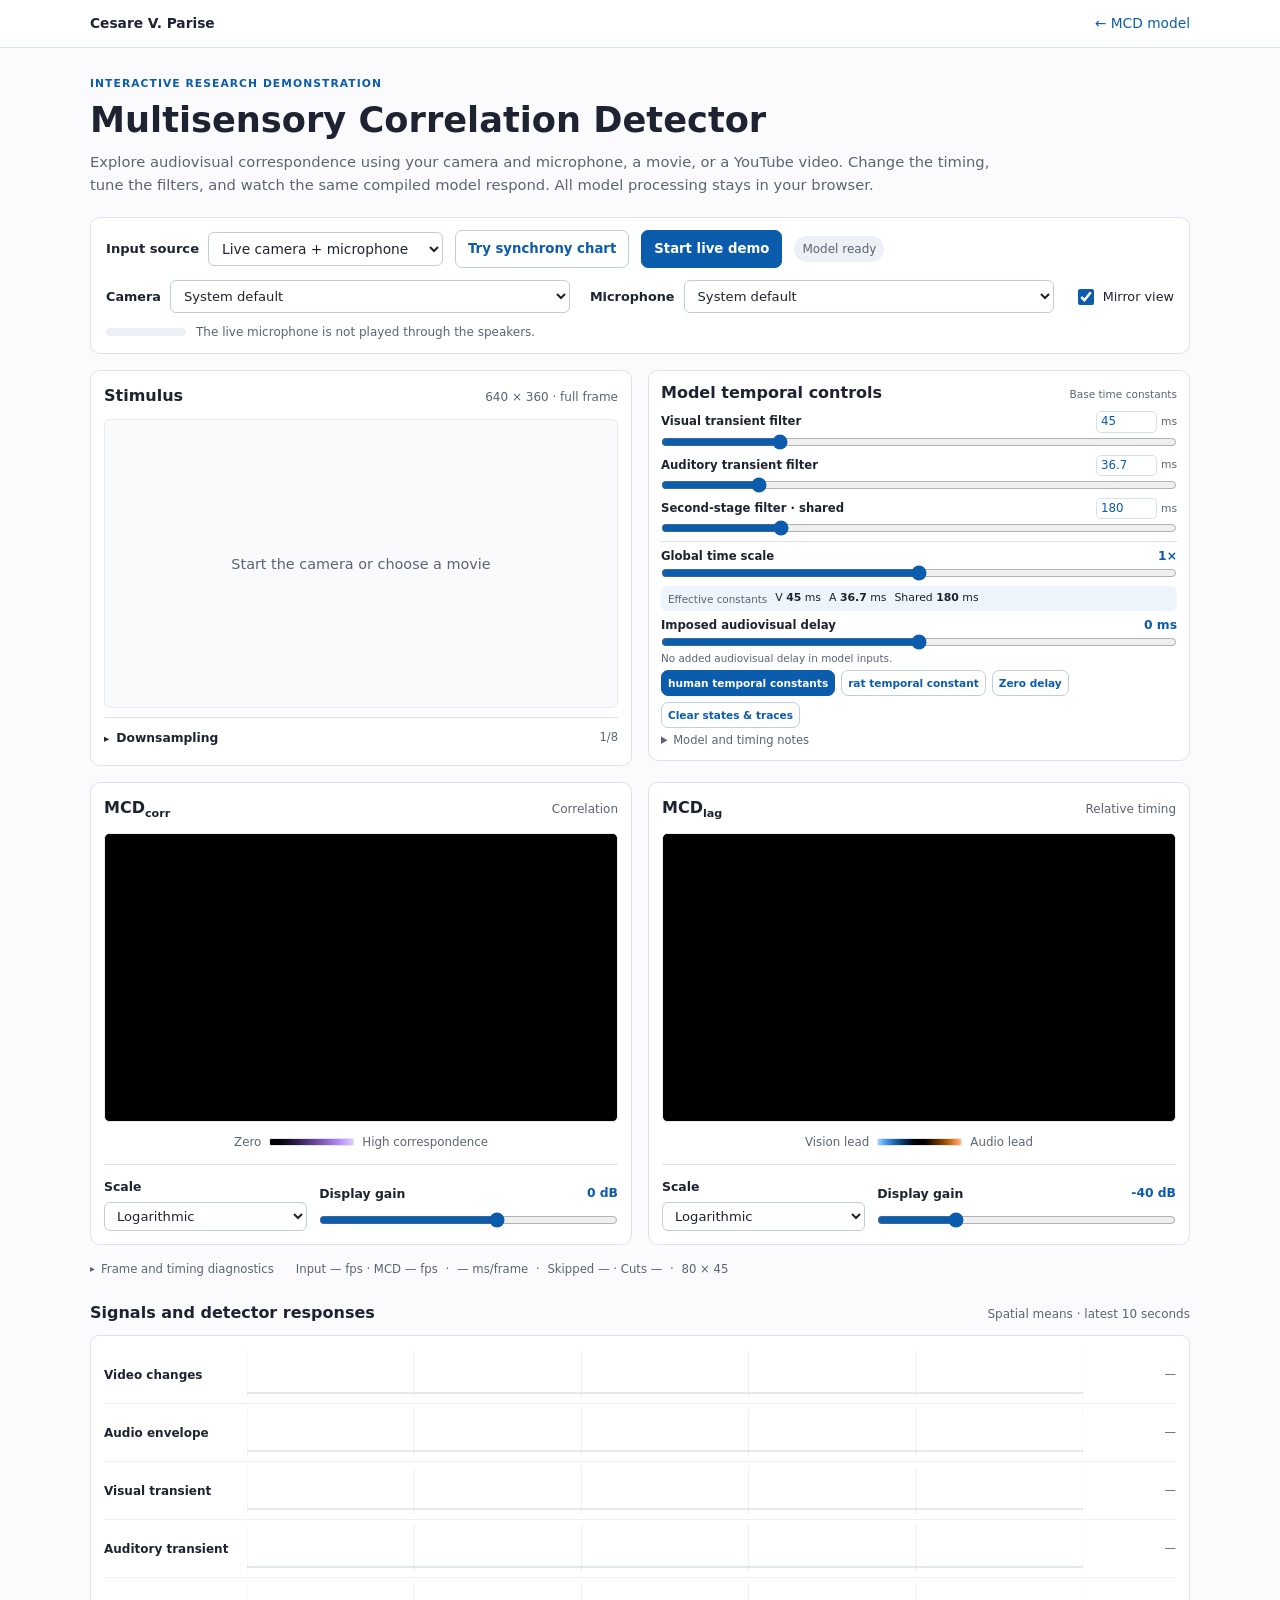
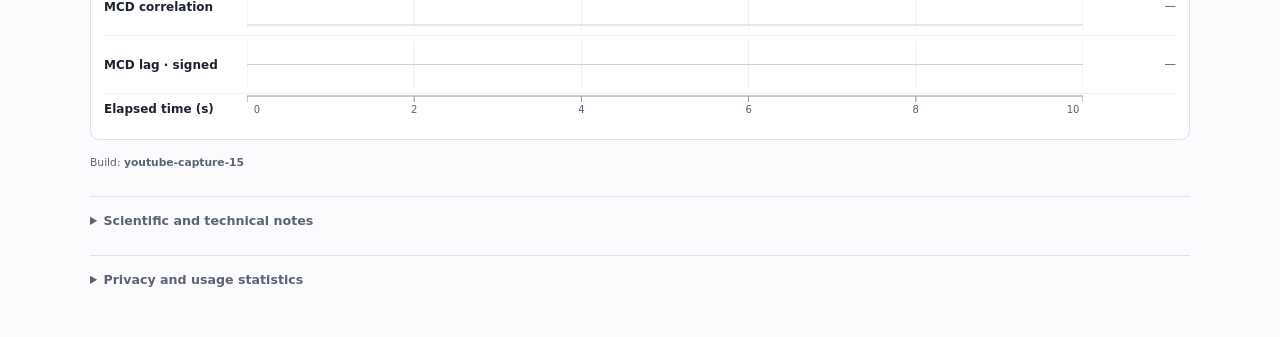
==== commit 7164810c: "Added opn YouTube movies capability" ====
--- a/mcd-live/index.html
+++ b/mcd-live/index.html
@@ -5,19 +5,20 @@
 <meta name="viewport" content="width=device-width, initial-scale=1">
 <title>Interactive MCD · Cesare V. Parise</title>
 <link rel="icon" href="../favicon.ico">
-<link rel="stylesheet" href="mcd-live.css?v=chart-launch-13">
+<link rel="stylesheet" href="mcd-live.css?v=youtube-capture-15">
 </head>
 <body>
 <header class="site-header"><nav aria-label="Website"><a class="brand" href="../index.html#home">Cesare V. Parise</a><a href="../index.html#model">← MCD model</a></nav></header>
 <main>
-  <div class="page-heading"><p class="eyebrow">Interactive research demonstration</p><h1>Multisensory Correlation Detector</h1><p class="intro">Explore audiovisual correspondence using your camera and microphone or a movie of your own. Change the timing, tune the filters, and watch the model respond. All processing stays in your browser.</p></div>
+  <div class="page-heading"><p class="eyebrow">Interactive research demonstration</p><h1>Multisensory Correlation Detector</h1><p class="intro">Explore audiovisual correspondence using your camera and microphone, a movie, or a YouTube video. Change the timing, tune the filters, and watch the same compiled model respond. All model processing stays in your browser.</p></div>
 
   <section class="source-toolbar" aria-label="Input source and playback">
     <div class="source-main">
-      <div class="input-choice"><label for="inputMode">Input source</label><select id="inputMode"><option value="live">Live camera + microphone</option><option value="movie">Movie with embedded audio</option></select></div>
+      <div class="input-choice"><label for="inputMode">Input source</label><select id="inputMode"><option value="live">Live camera + microphone</option><option value="movie">Movie with embedded audio</option><option value="youtube">YouTube (tab audio)</option></select></div>
       <button id="loadSynchronyChart" type="button" disabled title="Load the 20-second audiovisual synchrony chart; then press Start movie.">Try synchrony chart</button>
       <button id="toggleRun" class="primary" type="button" disabled aria-pressed="false">Start live demo</button>
       <span id="status" class="status" role="status" aria-live="polite">Loading model…</span>
+      <span id="movieInfo" class="small movie-info" hidden>Local files stay on this device · mono audio.</span>
     </div>
     <div id="liveControls" class="source-options">
       <div class="field"><label for="videoDevice">Camera</label><select id="videoDevice"><option value="">System default</option></select></div>
@@ -25,11 +26,18 @@
       <label class="check camera-mirror" id="mirrorLabel"><input id="mirror" type="checkbox" checked> Mirror view</label>
     </div>
     <div id="movieControls" class="source-options movie-options" hidden>
-      <div class="field file-field"><label for="movieFile">Choose a local movie</label><input id="movieFile" type="file" accept="video/*,.mp4,.m4v,.mov,.webm"><span id="movieInfo" class="small">The file is not uploaded. Embedded audio is mixed to mono for the model.</span></div>
-      <label class="check"><input id="loopMovie" type="checkbox" checked> Loop continuously</label>
-      <label class="check"><input id="hearMovie" type="checkbox" checked> Hear movie audio</label>
+      <div class="field example-field"><label for="exampleMovie">Example movies</label><select id="exampleMovie" disabled aria-label="Example movies"><option value="">Select an example…</option></select></div>
+      <div class="field file-field"><label for="movieFile">Choose a local movie</label><input id="movieFile" type="file" accept="video/*,.mp4,.m4v,.mov,.webm"></div>
+      <label class="check"><input id="loopMovie" type="checkbox" checked> Loop</label>
+      <label class="check"><input id="hearMovie" type="checkbox" checked> Play audio</label>
     </div>
-    <div class="audio-diagnostics"><div class="meter" role="meter" aria-label="Audio input level" aria-valuemin="0" aria-valuemax="100" aria-valuenow="0" id="audioMeter"><span id="audioBar"></span></div><span id="audioStatus" class="small" role="status">The live microphone is not played through the speakers.</span><span id="moviePosition" class="small"></span></div>
+    <div id="youtubeControls" class="source-options youtube-options" hidden>
+      <div class="field youtube-url-field"><label for="youtubeURL">YouTube URL</label><input id="youtubeURL" type="url" placeholder="Paste a YouTube URL" autocomplete="off" spellcheck="false" aria-describedby="youtubeHelp youtubeStatus"></div>
+      <button id="loadYouTube" type="button" disabled>Load &amp; share tab</button>
+      <p id="youtubeHelp" class="small">Paste a URL, then load and share. Choose <strong>This Tab</strong> and enable <strong>Share tab audio</strong> in the browser prompt.</p>
+      <p id="youtubeStatus" class="small" role="status" aria-live="polite">The player picture and tab soundtrack are used for analysis.</p>
+    </div>
+    <div class="audio-diagnostics"><div class="meter" role="meter" aria-label="Audio input level" aria-valuemin="0" aria-valuemax="100" aria-valuenow="0" id="audioMeter"><span id="audioBar"></span></div><span id="audioStatus" class="small" role="status">The live microphone is not played through the speakers.</span></div>
   </section>
 
 
@@ -39,10 +47,12 @@
       <div class="panel-heading"><h2>Stimulus</h2><span id="sourceSize" class="small">Full frame</span></div>
       <div class="stage source-stage" id="sourceStage">
         <video id="sourceVideo" playsinline muted preload="auto" aria-label="Video input"></video>
+        <div id="youtubePlayerRegion" hidden aria-label="YouTube player capture region"><iframe id="youtubePlayer" title="YouTube video player" allow="autoplay; encrypted-media" referrerpolicy="strict-origin-when-cross-origin"></iframe></div>
         <canvas id="playbackCanvas" hidden aria-label="Movie picture with the imposed audiovisual delay"></canvas>
         <canvas id="stillCanvas" hidden aria-hidden="true"></canvas>
         <div id="sourceHint" class="stage-hint">Start the camera or choose a movie</div>
       </div>
+      <p id="youtubePlaybackNote" class="caption" hidden>Use the YouTube player to play, pause and seek; keep it visible in this tab. The delay slider changes <strong>model inputs only</strong>; YouTube picture and sound playback retain their own timing. Audio input includes all sound from this tab; the microphone is not used. Captured audio is analysed without being replayed.</p>
       <div id="movieTransport" class="movie-transport" hidden aria-label="Movie playback position">
         <div class="movie-controls-row">
           <button id="pauseMovie" type="button" disabled>Pause</button>
@@ -85,13 +95,13 @@
       <div class="control"><div class="label-row"><label for="tauLate">Second-stage filter · shared</label><div class="number-unit"><input id="tauLateNumber" type="number" min="1" max="800" step="1" value="180" aria-label="Shared second-stage time constant in milliseconds"><span>ms</span></div></div><input id="tauLate" type="range" min="1" max="800" step="1" value="180"><div class="endpoints"><span>1 ms</span><span>800 ms</span></div></div>
       <div class="control divided"><div class="label-row"><label for="timeScale">Global time scale</label><output id="readScale" for="timeScale">1×</output></div><input id="timeScale" type="range" min="-2" max="2" step="0.02" value="0"><div class="endpoints"><span>0.25× · faster</span><span>4× · slower</span></div></div>
       <div class="effective"><span>Effective constants</span><strong>V <b id="effectiveV">45</b> ms</strong><strong>A <b id="effectiveA">36.7</b> ms</strong><strong>Shared <b id="effectiveLate">180</b> ms</strong></div>
-      <div class="control delay-control"><div class="label-row"><label for="avDelay">Imposed audiovisual delay</label><output id="readDelay" for="avDelay">0 ms</output></div><input id="avDelay" type="range" min="-600" max="600" step="10" value="0"><div class="endpoints"><span>−600 ms · vision leads</span><span>+600 ms · audio leads</span></div><p id="delayExplanation" class="small">No additional offset between the model inputs.</p></div>
+      <div class="control delay-control"><div class="label-row"><label id="delayLabel" for="avDelay">Imposed audiovisual delay</label><output id="readDelay" for="avDelay">0 ms</output></div><input id="avDelay" type="range" min="-600" max="600" step="10" value="0"><div class="endpoints"><span>−600 ms · vision leads</span><span>+600 ms · audio leads</span></div><p id="delayExplanation" class="small">No additional offset between the model inputs.</p></div>
       <div class="button-row" role="group" aria-label="Temporal presets and model reset">
         <button id="resetTuning" class="temporal-preset" type="button" aria-pressed="true" title="Visual 45 ms, auditory 36.7 ms, shared second stage 180 ms; global scale 1×.">human temporal constants</button>
         <button id="ratTuning" class="temporal-preset" type="button" aria-pressed="false" title="Visual 10 ms, auditory 10 ms, shared second stage 138 ms; global scale 1×.">rat temporal constant</button>
         <button id="zeroDelay" type="button">Zero delay</button><button id="resetState" type="button">Clear states &amp; traces</button>
       </div>
-      <details class="model-note-details"><summary>Model and timing notes</summary><p class="small">In movie mode the slider changes both playback and model inputs: negative delays the sound, positive delays the picture. In live mode it changes the model inputs only; the microphone is not played through the speakers. Model states normally persist across movie loops; optional cut suppression re-establishes only visual states at cuts. Changing model/input settings restarts processing; display gains do not.</p></details>
+      <details class="model-note-details"><summary>Model and timing notes</summary><p class="small">In movie mode the slider changes both playback and model inputs: negative delays the sound, positive delays the picture. In live and YouTube modes it changes the model inputs only. The microphone and captured tab audio are not replayed through the speakers; the YouTube player supplies its own sound. Model states normally persist across movie loops; optional cut suppression re-establishes only visual states at cuts. Changing model/input settings restarts processing; display gains do not.</p></details>
       <p id="samplingWarning" class="small warning" hidden></p>
     </section>
 
@@ -151,22 +161,22 @@
     <div class="trace-row axis-row"><span class="trace-label">Elapsed time (s)</span><canvas id="timeAxis" aria-label="Elapsed time in seconds"></canvas><span></span></div>
   </div></section>
 
-  <p class="build-label">Build: <strong>chart-launch-13</strong></p>
+  <p class="build-label">Build: <strong>youtube-capture-15</strong></p>
   <details class="technical-notes"><summary>Scientific and technical notes</summary><div>
-    <p>The numerical engine is written in C and compiled to WebAssembly, with SIMD acceleration where supported. It follows the implementation in <code>MCDq.m</code>, including biphasic temporal filters, unsigned transient energy, and delayed multiplicative interactions. It produces two numerical outputs: a correlation response that reflects the strength of audiovisual temporal correspondence, and a signed lag response that reflects the direction of the temporal offset between the signals. The default human temporal constants are 45 ms (visual), 36.7 ms (auditory), and 180 ms for both second-stage filters. The rat preset uses 10 ms (visual), 10 ms (auditory), and 138 ms for both second-stage filters. Each preset restores global scaling to 1× and clears filter states and traces without changing the imposed audiovisual delay or display settings.</p>
-    <p>For negative imposed delays the auditory input is delayed; for positive delays the visual input is delayed. Brief signal histories implement this experimental manipulation. Video delays use available frame timestamps, so a 10 ms slider step does not imply 10 ms video resolution. Live camera/microphone acquisition offsets are not calibrated. Recorded-file timing uses the movie timestamps and a decoded mono envelope. Movie playback uses the same relative offset: a causal audio delay for negative settings and buffered video frames for positive settings. Device output latency is not calibrated.</p>
+    <p>The numerical engine is compiled C running as WebAssembly (SIMD where supported), implementing the continuous-time biphasic filters, unsigned transient energy, delayed multiplicative interactions, and correlation/lag outputs from the supplied <code>MCDq.m</code>. The default human temporal constants are 45 ms (visual), 36.7 ms (auditory), and 180 ms for both second-stage filters. The rat preset uses 10 ms (visual), 10 ms (auditory), and 138 ms for both second-stage filters. Each preset restores global scaling to 1× and clears filter states and traces without changing the imposed audiovisual delay or display settings.</p>
+    <p>For negative imposed delays the auditory input is delayed; for positive delays the visual input is delayed. Brief signal histories implement this experimental manipulation. Video delays use available frame timestamps, so a 10 ms slider step does not imply 10 ms video resolution. Live camera/microphone acquisition offsets are not calibrated. Recorded-file timing uses the movie timestamps and a decoded mono envelope. Movie playback uses the same relative offset: a causal audio delay for negative settings and buffered video frames for positive settings. Device output latency is not calibrated. YouTube uses the captured player picture and tab soundtrack. Its delay slider changes the model inputs only, independently of the embedded player’s playback timing. Browser capture latency and audiovisual offsets are not calibrated.</p>
     <p>When editing-cut suppression is enabled, automatically detected scene cuts and movie loop boundaries re-establish the visual baseline while retaining auditory filter states. Disabling it preserves all states. Manual seeking starts a new analysis segment and clears both sensory histories; ordinary detected cuts reset only the visual pathway. Automatic cut detection is heuristic and uses a fixed balanced sensitivity. The bipolar lag map represents signed detector output, not an estimated delay in milliseconds. Logarithmic display is <code>20 log10(1 + magnitude/reference)</code>, a soft-log visual convention, not sound pressure level. Output colour and gain affect display only.</p>
-    <p>Linear filter cascades are advanced analytically for the actual sample interval; Gauss–Legendre quadrature integrates the nonlinear transient drive into the second-stage filters. Captured frames are processed in order. If processing falls substantially behind or input is interrupted, both pathways are explicitly re-primed at the current sample rather than pretending that missing frames were observed. Such resynchronisations are counted in the timing diagnostics and leave gaps in the traces. Detected editing cuts still re-establish only the visual baseline.</p>
-    <p>Very short effective constants cannot recover temporal detail absent from the camera frames. Increase spatial downsampling if the processing counters show skipped updates. This interactive demonstration is NOT a calibrated psychophysical experiment.</p>
+    <p>Linear filter cascades are advanced analytically for the actual sample interval; Gauss–Legendre quadrature integrates the nonlinear transient drive into the second-stage filters. Camera and local-movie frames are processed in order. For YouTube, a nominal 30 Hz timer samples the latest decoded player crop; successive samples can repeat a frame. These are browser-capture samples, not original YouTube video timestamps. If processing falls substantially behind or input is interrupted, both pathways are explicitly re-primed at the current sample rather than pretending that missing frames were observed. Such resynchronisations are counted in the timing diagnostics and leave gaps in the traces. Detected editing cuts still re-establish only the visual baseline.</p>
+    <p>Very short effective constants cannot recover temporal detail absent from the camera frames. Increase spatial downsampling if the processing counters show skipped updates. This interactive demonstration is not a calibrated psychophysical experiment.</p>
     <p><a href="https://elifesciences.org/articles/106122" target="_blank" rel="noopener noreferrer">Population-model paper</a> · <a href="reference/MCDq.m">MATLAB reference</a> · <a href="README_DEVELOPER.md">Implementation notes</a></p>
   </div></details>
   <details class="technical-notes"><summary>Privacy and usage statistics</summary><div>
-    <p>Your webcam images, microphone audio and movie files are processed on your device. They are not uploaded.</p>
+    <p>Your webcam images, microphone audio, movie files and captured tab picture and soundtrack are processed on your device. They are not uploaded for analysis. Loading a YouTube video makes normal requests to YouTube and is subject to its privacy terms.</p>
     <p>On the published site, Cloudflare Web Analytics records page traffic. When enabled, a separate counter records whether this page successfully ran the model, which input modes were used, and whether it completed 30 seconds of active, visible processing. It uses a temporary random page token, not a name or a persistent visitor identifier. No recordings, filenames, model values or device labels are sent.</p>
-    <p>Local previews are excluded. The usage counter does not use cookies or browser storage and does not write IP addresses or browser identifiers to its database. Cloudflare still handles ordinary network metadata to deliver these services.</p>
+    <p>Local previews are excluded. The usage counter does not use cookies or browser storage and does not write IP addresses or browser identifiers to its database. Cloudflare still handles ordinary network metadata to deliver these services. Reloading the page starts a new session; these counts do not identify unique people.</p>
   </div></details>
 </main>
 <noscript><p>This interactive demo requires JavaScript and WebAssembly.</p></noscript>
-<script type="module" src="mcd-live.js?v=chart-launch-13"></script>
+<script type="module" src="mcd-live.js?v=youtube-capture-15"></script>
 </body>
 </html>
--- a/mcd-live/mcd-live.css
+++ b/mcd-live/mcd-live.css
@@ -1,6 +1,6 @@
 :root{--ink:#1d2330;--muted:#5b6474;--accent:#0b5cad;--bg:#fbfbfd;--line:#dce3ed;--soft:#edf4fc;--source-ratio:16/9;--map-ratio:16/9}
 *{box-sizing:border-box}body{margin:0;background:var(--bg);color:var(--ink);font:15px/1.55 system-ui,-apple-system,"Segoe UI",sans-serif}a{color:var(--accent);text-underline-offset:3px}button,input,select{font:inherit}button,select,input[type=range]{cursor:pointer}button{border:1px solid #becfe1;border-radius:7px;background:#fff;color:var(--accent);padding:8px 12px;font-size:.83rem;font-weight:600}button:hover{background:var(--soft)}button:disabled{cursor:default;opacity:.5}button.primary{background:var(--accent);border-color:var(--accent);color:white}button[data-running=true]{background:#fff;color:#a43131;border-color:#c37c7c}button:focus-visible,a:focus-visible,summary:focus-visible,input:focus-visible,select:focus-visible{outline:3px solid #8db9e7;outline-offset:3px}input[type=range]{width:100%;display:block;accent-color:var(--accent);margin:4px 0 0}input[type=checkbox]{accent-color:var(--accent);width:16px;height:16px;flex:0 0 16px}select{border:1px solid #bdcee0;background:white;border-radius:6px;color:var(--ink);padding:7px 9px;max-width:100%;min-width:0}input[type=file]{font-size:.83rem;max-width:100%;min-width:0}input[type=file]::file-selector-button{border:1px solid #bdcee0;background:#fff;border-radius:6px;color:var(--accent);padding:7px 9px;cursor:pointer;margin-right:10px}input[type=number]{width:70px;min-width:0;border:1px solid #d6e1ee;padding:3px 5px;border-radius:5px;color:var(--accent);font-variant-numeric:tabular-nums;font-size:.8rem}
-[hidden]{display:none!important}.site-header{background:white;border-bottom:1px solid var(--line)}.site-header nav{max-width:1140px;margin:auto;padding:13px 20px;display:flex;justify-content:space-between;gap:12px}.site-header a{text-decoration:none;font-size:.86rem}.site-header .brand{color:var(--ink);font-weight:700}main{max-width:1140px;margin:auto;padding:28px 20px 48px}.eyebrow{font-size:.67rem;font-weight:700;letter-spacing:.1em;text-transform:uppercase;color:var(--accent);margin:0 0 6px}h1{font-size:clamp(1.6rem,3.5vw,2.2rem);line-height:1.2;margin:0 0 10px}h2{font-size:1rem;margin:0}h3{font-size:.9rem;margin:0 0 12px}p{margin:0 0 10px}.intro{color:var(--muted);max-width:100ch;font-size:.92rem}.small{font-size:.75rem;color:var(--muted);line-height:1.5}.warning{color:#965023}.source-toolbar{border:1px solid var(--line);border-radius:10px;background:#fff;padding:12px 15px;margin:20px 0 16px}.source-main{display:flex;align-items:center;gap:12px;flex-wrap:wrap}.input-choice{display:flex;align-items:center;gap:9px}.input-choice label{font-size:.82rem;font-weight:600}.source-main select{font-size:.86rem}.status{font-size:.75rem;padding:4px 8px;border-radius:20px;background:#edf1f5;color:var(--muted)}.status[data-kind=live]{background:#e6f4eb;color:#276f49}.status[data-kind=error]{background:#fdecec;color:#9e3636}.status[data-kind=warning]{background:#fff3df;color:#8d5824}.source-options{display:flex;gap:12px 20px;align-items:center;flex-wrap:wrap;margin-top:12px}.field{display:flex;align-items:center;gap:9px;flex:1 1 300px;min-width:0}.field label{font-size:.8rem;font-weight:600;flex-shrink:0}.field select{flex:1;width:0;font-size:.82rem}.file-field{flex-wrap:wrap;flex-basis:390px}.file-field .small{flex-basis:100%}.check{display:flex;gap:6px;align-items:center;font-size:.8rem;line-height:1.4;margin:8px 0;font-weight:400}.movie-options .check{margin:4px 0}.audio-diagnostics{display:flex;align-items:center;gap:10px;margin-top:10px;flex-wrap:wrap}.meter{height:8px;width:80px;flex:0 0 80px;border-radius:5px;background:#edf1f7;overflow:hidden}.meter span{height:100%;display:block;background:#4489bd;width:0;transition:width .1s}#audioStatus[data-warning=true]{color:#965023}#moviePosition{margin-left:auto;font-variant-numeric:tabular-nums}
+[hidden]{display:none!important}.site-header{background:white;border-bottom:1px solid var(--line)}.site-header nav{max-width:1140px;margin:auto;padding:13px 20px;display:flex;justify-content:space-between;gap:12px}.site-header a{text-decoration:none;font-size:.86rem}.site-header .brand{color:var(--ink);font-weight:700}main{max-width:1140px;margin:auto;padding:28px 20px 48px}.eyebrow{font-size:.67rem;font-weight:700;letter-spacing:.1em;text-transform:uppercase;color:var(--accent);margin:0 0 6px}h1{font-size:clamp(1.6rem,3.5vw,2.2rem);line-height:1.2;margin:0 0 10px}h2{font-size:1rem;margin:0}h3{font-size:.9rem;margin:0 0 12px}p{margin:0 0 10px}.intro{color:var(--muted);max-width:100ch;font-size:.92rem}.small{font-size:.75rem;color:var(--muted);line-height:1.5}.warning{color:#965023}.source-toolbar{border:1px solid var(--line);border-radius:10px;background:#fff;padding:12px 15px;margin:20px 0 16px}.source-main{display:flex;align-items:center;gap:12px;flex-wrap:wrap}.input-choice{display:flex;align-items:center;gap:9px}.input-choice label{font-size:.82rem;font-weight:600}.source-main select{font-size:.86rem}.status{font-size:.75rem;padding:4px 8px;border-radius:20px;background:#edf1f5;color:var(--muted)}.status[data-kind=live]{background:#e6f4eb;color:#276f49}.status[data-kind=error]{background:#fdecec;color:#9e3636}.status[data-kind=warning]{background:#fff3df;color:#8d5824}.source-options{display:flex;gap:12px 20px;align-items:center;flex-wrap:wrap;margin-top:12px}.field{display:flex;align-items:center;gap:9px;flex:1 1 300px;min-width:0}.field label{font-size:.8rem;font-weight:600;flex-shrink:0}.field select{flex:1;width:0;font-size:.82rem}.file-field{flex-wrap:wrap;flex-basis:390px}.file-field .small{flex-basis:100%}.check{display:flex;gap:6px;align-items:center;font-size:.8rem;line-height:1.4;margin:8px 0;font-weight:400}.movie-options .check{margin:4px 0}.audio-diagnostics{display:flex;align-items:center;gap:10px;margin-top:10px;flex-wrap:wrap}.meter{height:8px;width:80px;flex:0 0 80px;border-radius:5px;background:#edf1f7;overflow:hidden}.meter span{height:100%;display:block;background:#4489bd;width:0;transition:width .1s}#audioStatus[data-warning=true]{color:#965023}
 .demo-grid{display:grid;grid-template-columns:repeat(2,minmax(0,1fr));grid-template-areas:"input model" "corr lag";gap:16px;align-items:stretch}.panel{background:#fff;border:1px solid var(--line);border-radius:10px;padding:13px;min-width:0;overflow:hidden}.input-panel{grid-area:input}.model-panel{grid-area:model}.corr-panel{grid-area:corr}.lag-panel{grid-area:lag}.panel-heading{display:flex;align-items:baseline;justify-content:space-between;gap:8px;margin-bottom:10px;flex-wrap:wrap}.panel-heading sub{font-size:.7em}.stage{position:relative;width:100%;overflow:hidden;border-radius:6px;border:1px solid #e7ebf2;background:#fff}.source-stage{aspect-ratio:var(--source-ratio);max-height:570px;background:#f8fafc}.output-stage{aspect-ratio:var(--map-ratio);max-height:570px;background:#000}.stage video,.stage canvas{display:block;width:100%;height:100%;object-fit:contain}#sourceVideo,#stillCanvas{position:absolute;inset:0}.stage-hint{position:absolute;inset:0;display:grid;place-items:center;text-align:center;padding:20px;color:var(--muted);font-size:.9rem}.caption{font-size:.75rem;line-height:1.5;color:var(--muted);margin:10px 0 0}.legend{display:flex;align-items:center;justify-content:center;gap:8px;margin-top:11px;font-size:.74rem;color:var(--muted)}.colour-bar{width:85px;height:8px;border:1px solid #e1e4ea;border-radius:2px}.correlation-bar{background:linear-gradient(90deg,#000,#24dbc5)}.lag-bar{background:linear-gradient(90deg,#72c3ff,#000,#ffb176)}.control{margin:0 0 9px}.label-row{display:flex;align-items:center;justify-content:space-between;gap:8px;font-size:.79rem}.label-row label{font-weight:600}.label-row output{color:var(--accent);white-space:nowrap;font-size:.77rem;font-weight:650;font-variant-numeric:tabular-nums}.number-unit{display:flex;align-items:center;gap:4px;color:var(--muted);font-size:.75rem}.endpoints{display:flex;justify-content:space-between;font-size:.64rem;color:var(--muted);margin-top:3px}.divided{border-top:1px solid var(--line);padding-top:10px;margin-top:12px}.effective{display:flex;align-items:center;gap:6px 12px;flex-wrap:wrap;background:var(--soft);border-radius:6px;padding:8px 10px;margin:11px 0;font-size:.75rem}.effective>span{color:var(--muted);font-size:.7rem}.effective strong{font-weight:500;white-space:nowrap}.effective b{font-weight:700}.delay-control p{font-size:.69rem;margin-top:5px}.button-row{display:flex;gap:6px;flex-wrap:wrap}.button-row button{padding:6px 9px;font-size:.72rem}.model-note{margin:10px 0 0;font-size:.69rem}.model-panel #samplingWarning{margin:8px 0 0}/* Compact metrics row; the native disclosure remains keyboard-accessible. */
 .performance-detail{margin:10px 0 8px;font-size:.73rem;color:var(--muted)}
 .performance-summary{display:flex;flex-wrap:wrap;align-items:center;gap:4px 22px;min-height:28px;cursor:pointer;list-style:none}
@@ -184,3 +184,48 @@
   color: #fff;
 }
 .model-panel .temporal-preset[aria-pressed="true"]:hover { background: #084781; }
+
+.ready-to-start {color: #16803d;font-weight: 600;}
+
+/* Aligned movie inputs, with file information in the toolbar's upper-right. */
+.movie-info { margin-left:auto; flex:1 1 200px; max-width:330px; text-align:right; overflow-wrap:anywhere; }
+.movie-options { display:grid; grid-template-columns:minmax(0,1fr) minmax(0,1.25fr) auto auto; gap:12px 20px; align-items:end; }
+.movie-options .field { display:grid; grid-template-rows:auto 38px; gap:5px; align-items:start; min-width:0; }
+.movie-options .field label { line-height:1.5; }
+.movie-options .field select { width:100%; min-height:38px; }
+.movie-options .field input[type=file] { display:block; width:100%; height:38px; line-height:24px; }
+.movie-options .field input[type=file]::file-selector-button { line-height:22px; }
+.movie-options .check { min-height:38px; margin:0; white-space:nowrap; }
+
+/* Only this player rectangle is eligible for YouTube Region Capture. */
+.youtube-options { display:grid; grid-template-columns:minmax(0,1fr) auto; gap:6px 12px; align-items:end; }
+.youtube-url-field { display:flex; align-items:center; gap:9px; min-width:0; }
+.youtube-url-field input { flex:1; width:0; min-width:0; min-height:38px; border:1px solid #bdcee0; border-radius:6px; padding:7px 9px; color:var(--ink); background:#fff; font-size:.84rem; }
+#loadYouTube { min-height:38px; }
+#youtubeHelp, #youtubeStatus { grid-column:1/-1; margin:2px 0 0; }
+#youtubeStatus[data-kind=error] { color:#9e3636; }
+#youtubeStatus[data-kind=warning] { color:#8d5824; }
+#youtubeStatus[data-kind=live] { color:#276f49; }
+#youtubePlayerRegion { position:absolute; inset:0; z-index:4; background:#000; overflow:hidden; }
+#youtubePlayer { display:block; width:100%; height:100%; border:0; }
+/* 202px includes the stage border, leaving a 200px-high embedded viewport. */
+.source-stage.youtube-mode { aspect-ratio:16/9; min-height:202px; }
+.source-stage.youtube-mode #sourceVideo,
+.source-stage.youtube-mode #stillCanvas,
+.source-stage.youtube-mode #playbackCanvas { opacity:0; pointer-events:none; }
+#youtubePlaybackNote { margin-bottom:0; }
+@media(max-width:860px) {
+  .movie-options { grid-template-columns:minmax(0,1fr) minmax(0,1fr); gap:8px 16px; }
+  .movie-options .check { min-height:26px; }
+}
+@media(max-width:640px) {
+  .movie-info { max-width:none; flex-basis:100%; text-align:left; margin-left:0; }
+  .youtube-options { grid-template-columns:minmax(0,1fr); gap:8px; }
+  .youtube-url-field { display:grid; gap:5px; }
+  .youtube-url-field input { width:100%; }
+  #loadYouTube { justify-self:start; }
+}
+@media(max-width:480px) {
+  .movie-options { grid-template-columns:minmax(0,1fr) minmax(0,1fr); }
+  .movie-options .field { grid-column:1/-1; }
+}
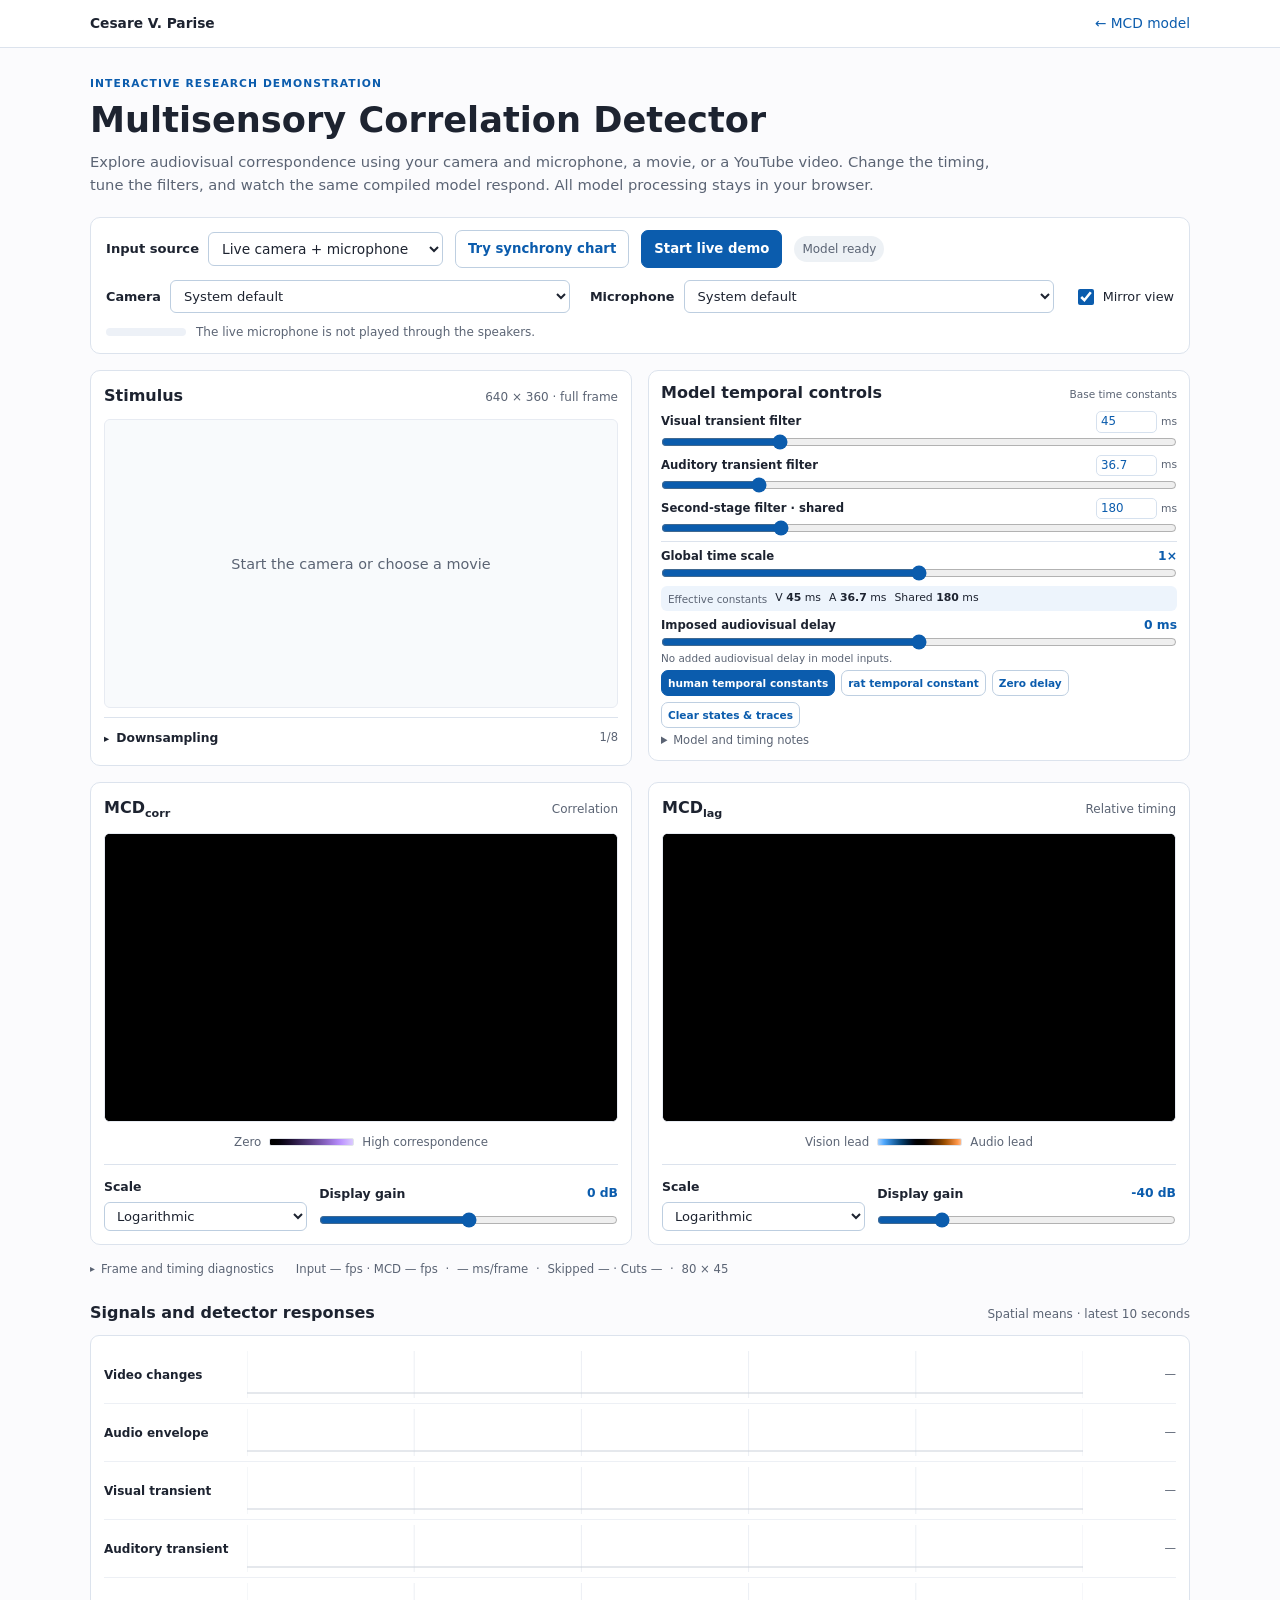
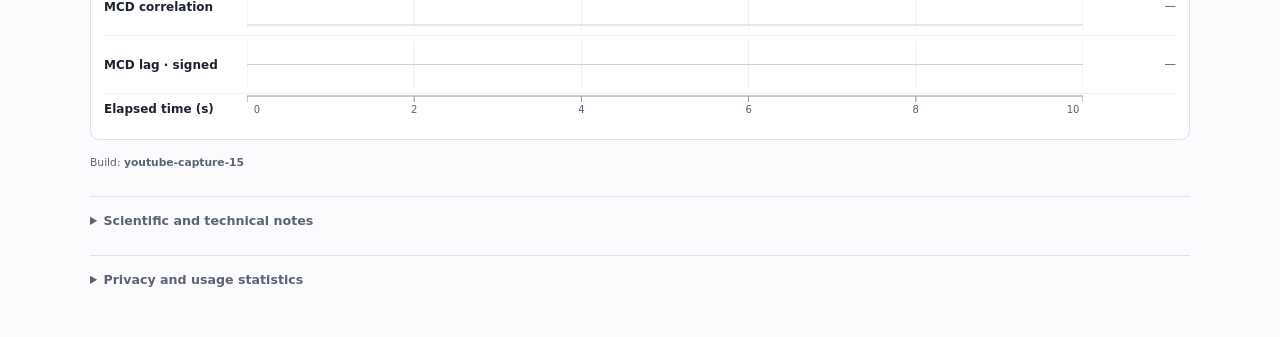
==== commit d51f3ab1: "changed range gains display and edited some labels for transparency" ====
--- a/mcd-live/index.html
+++ b/mcd-live/index.html
@@ -14,7 +14,7 @@
 
   <section class="source-toolbar" aria-label="Input source and playback">
     <div class="source-main">
-      <div class="input-choice"><label for="inputMode">Input source</label><select id="inputMode"><option value="live">Live camera + microphone</option><option value="movie">Movie with embedded audio</option><option value="youtube">YouTube (tab audio)</option></select></div>
+      <div class="input-choice"><label for="inputMode">Input source</label><select id="inputMode"><option value="live">Live camera + microphone</option><option value="movie">Movie with embedded audio</option><option value="youtube">YouTube </option></select></div>
       <button id="loadSynchronyChart" type="button" disabled title="Load the 20-second audiovisual synchrony chart; then press Start movie.">Try synchrony chart</button>
       <button id="toggleRun" class="primary" type="button" disabled aria-pressed="false">Start live demo</button>
       <span id="status" class="status" role="status" aria-live="polite">Loading model…</span>
@@ -116,7 +116,7 @@
         </div>
         <div class="map-gain-field">
           <div class="label-row"><label for="gainCorr">Display gain</label><output id="gainCorrValue" for="gainCorr">0 dB</output></div>
-          <input id="gainCorr" type="range" min="-60" max="40" step="1" value="0" aria-label="Correlation display gain">
+          <input id="gainCorr" type="range" min="-60" max="60" step="1" value="0" aria-label="Correlation display gain">
         </div>
       </div>
     </article>
@@ -131,7 +131,7 @@
         </div>
         <div class="map-gain-field">
           <div class="label-row"><label for="gainLag">Display gain</label><output id="gainLagValue" for="gainLag">-40 dB</output></div>
-          <input id="gainLag" type="range" min="-60" max="20" step="1" value="-40" aria-label="Lag display gain">
+          <input id="gainLag" type="range" min="-60" max="40" step="1" value="-40" aria-label="Lag display gain">
         </div>
       </div>
     </article>
